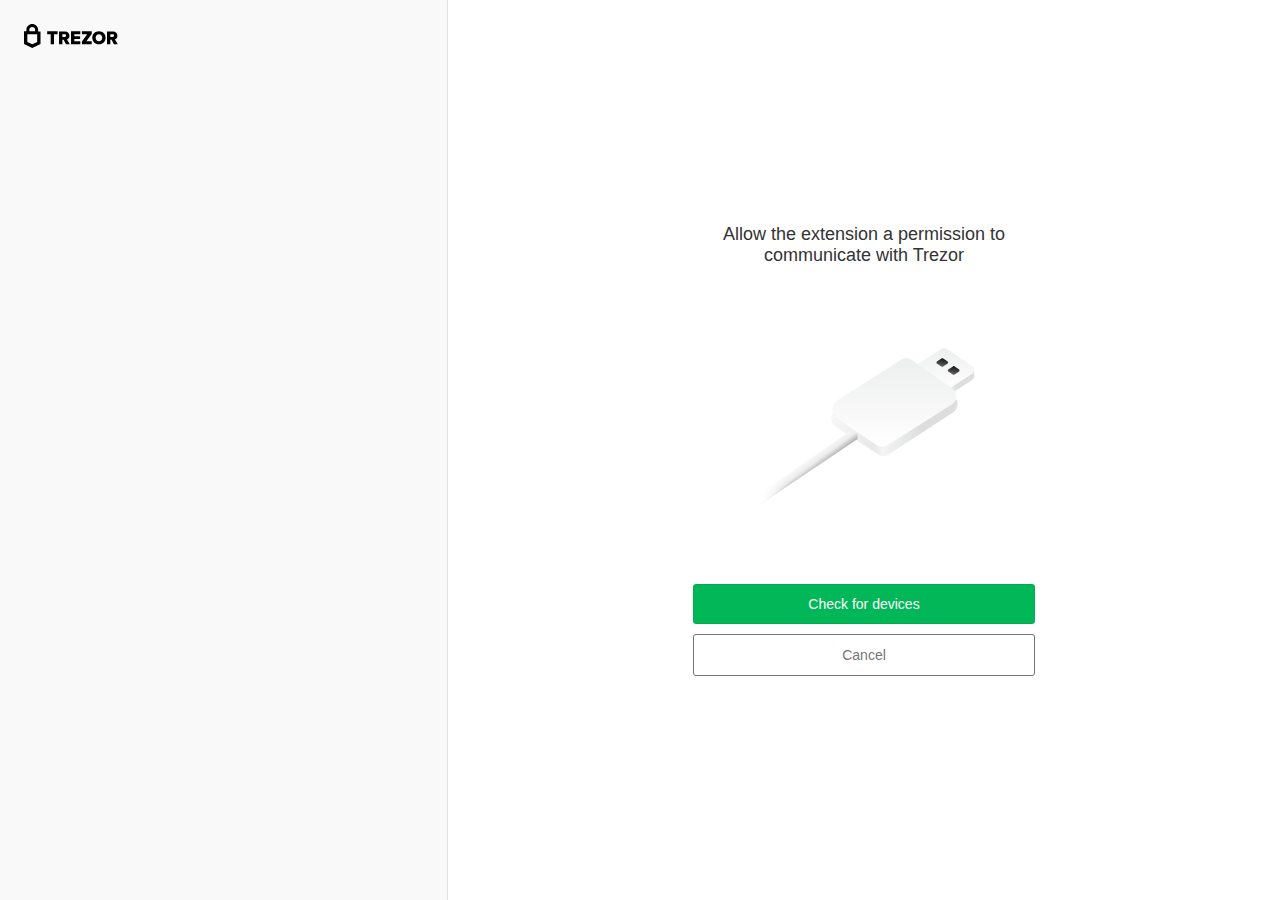
==== connect/6/extension-permissions.html @ 39cd5fef "- 파일 등록" ====
<!DOCTYPE html>
<html lang="en">

<head>
    <meta charset="UTF-8" />
    <meta http-equiv="X-UA-Compatible" content="IE=Edge" />
    <meta name="viewport" content="width=device-width,initial-scale=1.0,maximum-scale=1.0,user-scalable=0" />
    <title>TrezorConnect | Trezor</title>
    <meta name="description" content="" />
    <meta name="keywords" content="" />
    <meta name="author" content="Trezor info@trezor.io" />
    <meta name="robots" content="noindex, nofollow" />
    <meta name="title" content="Trezor Connect" />
    <meta name="theme-color" content="#ffffff" />
    <meta http-equiv="Pragma" content="no-cache" />
    <meta http-equiv="Expires" content="-1" />
<link href="./css/extensionPermissions.a20046c4005c51655d13.css" rel="stylesheet"></head>

<body>
    <main>
        <aside>
            <div class="notification"></div>
            <div class="wrapper">
                <svg xmlns="http://www.w3.org/2000/svg" x="0px" y="0px" viewBox="0 0 163.7 41.9" width="94.5px" height="24px" preserveAspectRatio="xMinYMin meet">
                    <polygon points="101.1,12.8 118.2,12.8 118.2,17.3 108.9,29.9 118.2,29.9 118.2,35.2 101.1,35.2 101.1,30.7 110.4,18.1 101.1,18.1"
                    />
                    <path d="M158.8,26.9c2.1-0.8,4.3-2.9,4.3-6.6c0-4.5-3.1-7.4-7.7-7.4h-10.5v22.3h5.8v-7.5h2.2l4.1,7.5h6.7L158.8,26.9z M154.7,22.5 h-4V18h4c1.5,0,2.5,0.9,2.5,2.2C157.2,21.6,156.2,22.5,154.7,22.5z"
                    />
                    <path d="M130.8,12.5c-6.8,0-11.6,4.9-11.6,11.5s4.9,11.5,11.6,11.5s11.7-4.9,11.7-11.5S137.6,12.5,130.8,12.5z M130.8,30.3 c-3.4,0-5.7-2.6-5.7-6.3c0-3.8,2.3-6.3,5.7-6.3c3.4,0,5.8,2.6,5.8,6.3C136.6,27.7,134.2,30.3,130.8,30.3z"
                    />
                    <polygon points="82.1,12.8 98.3,12.8 98.3,18 87.9,18 87.9,21.3 98,21.3 98,26.4 87.9,26.4 87.9,30 98.3,30 98.3,35.2 82.1,35.2 "
                    />
                    <path d="M24.6,9.7C24.6,4.4,20,0,14.4,0S4.2,4.4,4.2,9.7v3.1H0v22.3h0l14.4,6.7l14.4-6.7h0V12.9h-4.2V9.7z M9.4,9.7 c0-2.5,2.2-4.5,5-4.5s5,2,5,4.5v3.1H9.4V9.7z M23,31.5l-8.6,4l-8.6-4V18.1H23V31.5z"
                    />
                    <path d="M79.4,20.3c0-4.5-3.1-7.4-7.7-7.4H61.2v22.3H67v-7.5h2.2l4.1,7.5H80l-4.9-8.3C77.2,26.1,79.4,24,79.4,20.3z M71,22.5h-4V18 h4c1.5,0,2.5,0.9,2.5,2.2C73.5,21.6,72.5,22.5,71,22.5z"
                    />
                    <polygon points="40.5,12.8 58.6,12.8 58.6,18.1 52.4,18.1 52.4,35.2 46.6,35.2 46.6,18.1 40.5,18.1 " />
                </svg>
                <div class="info-panel">
                    <h2></h2>
                    <p></p>
                </div>
            </div>
        </aside>
        <section id="container">
            <div class="extension-permissions">
                <div>
                    <h3>Allow <span class="extension-name">the extension</span> a permission to communicate with Trezor</h3>
                </div>

                <svg width="222px" height="157px" viewBox="0 0 222 157" version="1.1" xmlns="http://www.w3.org/2000/svg" xmlns:xlink="http://www.w3.org/1999/xlink">
                    <title>USB</title>
                    <desc>Created with Sketch.</desc>
                    <defs>
                        <linearGradient x1="-18.9038234%" y1="84.5976591%" x2="72.6763662%" y2="84.5976587%" id="linearGradient-1">
                            <stop stop-color="#FFFFFF" offset="0%"></stop>
                            <stop stop-color="#E8E8E8" offset="57.649694%"></stop>
                            <stop stop-color="#F5F5F5" offset="65.2777547%"></stop>
                            <stop stop-color="#EDEEEE" offset="73.5231065%"></stop>
                            <stop stop-color="#DDDDDD" offset="100%"></stop>
                        </linearGradient>
                        <linearGradient x1="-18.9038234%" y1="84.5976591%" x2="72.6763662%" y2="84.5976587%" id="linearGradient-2">
                            <stop stop-color="#FFFFFF" offset="0%"></stop>
                            <stop stop-color="#E8E8E8" offset="71.3377225%"></stop>
                            <stop stop-color="#F5F5F5" offset="75.783547%"></stop>
                            <stop stop-color="#EDEEEE" offset="80.9337916%"></stop>
                            <stop stop-color="#DDDDDD" offset="100%"></stop>
                        </linearGradient>
                        <linearGradient x1="50%" y1="100%" x2="50%" y2="3.061617e-15%" id="linearGradient-3">
                            <stop stop-color="#FFFFFF" offset="0%"></stop>
                            <stop stop-color="#EDEEEE" offset="100%"></stop>
                        </linearGradient>
                        <linearGradient x1="50%" y1="-2.48949813e-15%" x2="31.4709562%" y2="82.5186025%" id="linearGradient-4">
                            <stop stop-color="#141313" offset="0%"></stop>
                            <stop stop-color="#5B5B5B" offset="100%"></stop>
                        </linearGradient>
                        <linearGradient x1="55.4131746%" y1="100%" x2="55.4131746%" y2="-8.14046636%" id="linearGradient-5">
                            <stop stop-color="#AFAFAF" offset="0%"></stop>
                            <stop stop-color="#ECECEC" offset="41.6935135%"></stop>
                            <stop stop-color="#FFFFFF" offset="100%"></stop>
                        </linearGradient>
                        <linearGradient x1="29.3511415%" y1="50%" x2="5.39107259%" y2="50%" id="linearGradient-6">
                            <stop stop-color="#FFFFFF" stop-opacity="0" offset="0%"></stop>
                            <stop stop-color="#FFFFFF" offset="100%"></stop>
                        </linearGradient>
                        <path d="M-7.21848075,35.065458 L108.944035,38.2490831 C111.915691,39.1907973 113.608331,40.7889296 114.021953,43.0434801 C114.435576,45.2980305 113.474003,47.3443657 111.137233,49.1824857 L-4.12354504,44.9636603 L-7.21848075,35.065458 Z"
                            id="path-7"></path>
                    </defs>
                    <g id="Connect-modals" stroke="none" stroke-width="1" fill="none" fill-rule="evenodd">
                        <g id="Desktop-HD-Copy-6" transform="translate(-808.000000, -267.000000)">
                            <g id="Group-3" transform="translate(808.000000, 267.000000)">
                                <g id="Group">
                                    <path d="M82.4921131,63.7513373 L148.141979,20.9961086 C151.301408,18.9384943 155.386953,18.977424 158.506599,21.0948694 L200.451365,49.5646843 C204.72856,52.4678108 205.842463,58.2886118 202.939337,62.5658072 C202.243613,63.5908217 201.351334,64.4675309 200.314232,65.1451048 L135.482561,107.501841 C132.365919,109.538049 128.338863,109.533672 125.226655,107.490694 L82.4636936,79.4193715 C78.1422167,76.5825808 76.9386407,70.7796583 79.7754314,66.4581814 C80.4844615,65.3780675 81.4094341,64.4564444 82.4921131,63.7513373 Z"
                                        id="Path-29" fill="url(#linearGradient-1)"></path>
                                    <g id="Group-5" transform="translate(156.250000, 0.000000)">
                                        <path d="M6.31402139,25.2483193 L32.5002696,8.19619354 C34.0746601,7.17097203 36.1095309,7.18663191 37.6679562,8.23596284 L62.8962265,25.2228567 C65.0402067,26.666458 65.607976,29.5747675 64.1643747,31.7187477 C63.8153395,32.2371211 63.3660202,32.6803407 62.8429248,33.0222584 L37.0857668,49.8582463 C35.5301413,50.8750701 33.5202529,50.8750701 31.9646274,49.8582463 L6.30726684,33.0874903 C4.14375643,31.6733267 3.53629081,28.7730489 4.95045441,26.6095385 C5.30564584,26.0661357 5.77000737,25.6025737 6.31402139,25.2483193 Z"
                                            id="Path-29" fill="url(#linearGradient-2)"></path>
                                        <rect id="Rectangle-2" fill="#DDDDDD" x="61" y="23" width="4" height="7"></rect>
                                        <path d="M6.97345901,18.2973174 L32.3446709,1.70373006 C33.9227348,0.671625624 35.9660586,0.687377224 37.5280233,1.74368755 L62.9320582,18.9236822 C65.0731152,20.3716155 65.635003,23.281067 64.1870697,25.422124 C63.8405357,25.9345433 63.3958533,26.3731788 62.8787378,26.712665 L37.3714606,43.4581833 C35.5523153,44.6524514 33.1976847,44.6524514 31.3785394,43.4581833 L6.9655752,27.4310811 C4.44478254,25.7761816 3.74283742,22.3911143 5.39773689,19.8703217 C5.80936057,19.2433241 6.34575178,18.7078581 6.97345901,18.2973174 Z"
                                            id="Path-29" fill="url(#linearGradient-3)"></path>
                                        <path d="M27.9431654,14.2315186 L32.2544267,11.3973367 C32.7818811,11.0505932 33.466311,11.0558798 33.9883463,11.4107295 L38.1259421,14.2232306 C38.8384776,14.7075714 39.0234659,15.6778314 38.539125,16.3903669 C38.4246041,16.5588437 38.2781938,16.7032592 38.1081619,16.8154583 L33.8673053,19.613875 C33.3461286,19.9577842 32.670089,19.9577842 32.1489123,19.613875 L27.9409118,16.8371391 C27.2217995,16.362618 27.0235191,15.3949868 27.4980402,14.6758745 C27.6147076,14.499071 27.7661604,14.34788 27.9431654,14.2315186 Z"
                                            id="Path-29" fill="url(#linearGradient-4)"></path>
                                        <path d="M39.3907368,22.2151932 L43.701998,19.3810114 C44.2294524,19.0342679 44.9138823,19.0395544 45.4359176,19.3944042 L49.5735134,22.2069052 C50.2860489,22.6912461 50.4710372,23.6615061 49.9866963,24.3740416 C49.8721754,24.5425184 49.7257651,24.6869339 49.5557332,24.799133 L45.3148766,27.5975497 C44.7936999,27.9414589 44.1176603,27.9414589 43.5964836,27.5975497 L39.3884831,24.8208138 C38.6693708,24.3462927 38.4710904,23.3786615 38.9456115,22.6595492 C39.0622789,22.4827457 39.2137317,22.3315547 39.3907368,22.2151932 Z"
                                            id="Path-29" fill="url(#linearGradient-4)"></path>
                                    </g>
                                    <path d="M84.3714254,53.2708381 L148.207792,12.7503812 C151.399965,10.7241336 155.497723,10.8174124 158.594389,12.9868149 L199.46306,41.6178071 C203.69687,44.5838484 204.724599,50.4204807 201.758558,54.6542902 C201.05308,55.6613088 200.156107,56.5194641 199.118883,57.1797301 L134.955718,98.0240887 C131.283282,100.361852 126.573127,100.294989 122.968529,97.8539243 L84.1003912,71.5320898 C79.1067666,68.1503646 77.800064,61.3608022 81.1817892,56.3671776 C82.0214552,55.1272849 83.1071596,54.0733372 84.3714254,53.2708381 Z"
                                        id="Path-29" fill="url(#linearGradient-3)"></path>
                                    <g id="Group-4" transform="translate(0.000000, 78.365385)">
                                        <g id="Oval-4">
                                            <mask id="mask-8" fill="white">
                                                <use xlink:href="#path-7"></use>
                                            </mask>
                                            <g id="Mask" transform="translate(53.448389, 42.123972) rotate(-36.000000) translate(-53.448389, -42.123972) ">
                                                <use fill="url(#linearGradient-5)" xlink:href="#path-7"></use>
                                                <use fill="url(#linearGradient-6)" xlink:href="#path-7"></use>
                                            </g>
                                        </g>
                                    </g>
                                </g>
                            </g>
                        </g>
                    </g>
                </svg>

                <div class="buttons">
                    <button class="confirm check-devices">
                        Check for devices
                    </button>
                    <button class="cancel">Cancel</button>
                </div>
            </div>
        </section>
    </main>
<script type="text/javascript" src="./js/extensionPermissions.a20046c4005c51655d13.js"></script></body>
</html>
---- connect/6/css/extensionPermissions.a20046c4005c51655d13.css ----
.extension-permissions {
  display: flex;
  flex-direction: column;
  justify-content: space-between;
}
.extension-permissions h3 {
  font-size: 18px;
  font-weight: 500;
  color: #333333;
}
.extension-permissions .buttons .confirm {
  margin-bottom: 10px;
  font-size: 14px;
  color: #ffffff;
  background: #01B757;
}
.extension-permissions .buttons .cancel {
  font-size: 14px;
  color: #757575;
  border: 1px solid #757575;
}
aside {
  display: flex;
  flex-flow: column;
  width: 50%;
  height: 100%;
  border-right: 1px solid #E3E3E3;
  background-color: #F9F9F9;
}
aside .wrapper {
  height: 100%;
  display: flex;
  flex-direction: column;
  padding: 24px;
}
aside svg {
  width: auto;
  height: 24px;
  align-self: flex-start;
  margin-right: 20px;
}
aside .info-panel {
  text-overflow: ellipsis;
  overflow: hidden;
  white-space: nowrap;
  flex: 1;
  display: flex;
  flex-direction: column;
  justify-content: center;
  text-align: center;
}
aside .info-panel h2,
aside .info-panel p {
  text-overflow: ellipsis;
  overflow: hidden;
  white-space: nowrap;
  word-break: break-word;
}
aside .service-info {
  align-items: center;
  justify-content: center;
  margin-bottom: 10px;
}
aside .service-info.desktop {
  display: flex;
}
aside .service-info.mobile {
  display: none;
}
aside .service-info img {
  height: 30px;
  width: auto;
}
@media screen and (max-width: 639px) {
  aside .service-info {
    justify-content: flex-end;
    margin: 0;
  }
}
@media screen and (max-width: 425px) {
  aside .header {
    width: 100%;
    display: flex;
    justify-content: space-between;
  }
  aside .service-info.desktop {
    display: none;
  }
  aside .service-info.mobile {
    display: flex;
  }
}
*,
*:before,
*:after {
  box-sizing: border-box;
}
* {
  margin: 0;
  padding: 0;
}
*:focus,
*:active,
*:active:focus,
*.focus,
*:active.focus,
*.active.focus,
*::selection,
*::-moz-selection {
  outline: 0 !important;
  -webkit-appearance: none;
  -webkit-tap-highlight-color: rgba(0, 0, 0, 0);
}
html,
body {
  width: 100%;
  height: 100%;
}
html {
  position: relative;
  font-size: 100%;
}
body {
  position: relative;
  min-height: 500px;
  min-width: 328px;
  font-family: -apple-system, BlinkMacSystemFont, "Segoe UI", "Roboto", "Helvetica Neue", Arial, sans-serif;
  font-weight: 400;
  font-size: 14px;
  color: #494949;
}
main {
  width: 100%;
  height: 100%;
  min-width: 300px;
  min-height: none;
  display: flex;
}
section {
  width: 50%;
  display: flex;
  justify-content: center;
  text-align: center;
}
#views {
  display: none;
}
p {
  font-size: 12px;
  font-weight: 300;
  color: #757575;
}
h2 {
  font-size: 22px;
  font-weight: 600;
  -webkit-font-smoothing: antialiased;
  text-rendering: optimizeLegibility;
}
h3 {
  font-size: 16px;
  font-weight: 600;
  -webkit-font-smoothing: antialiased;
  text-rendering: optimizeLegibility;
  color: #333333;
}
a:focus,
button:focus,
input:focus,
textarea:focus {
  outline: 0;
}
#__lpform_input_idx_0_numspan,
#__lpform_input_idx_0 {
  display: none;
}
@media screen and (min-width: 768px) {
  p {
    font-size: 15px;
    font-weight: 400px;
  }
  h2 {
    font-size: 22px;
  }
  h3 {
    font-size: 19px;
  }
}
a:not(.button),
a:visited {
  cursor: pointer;
  position: relative;
  color: #01B757;
  text-decoration: none;
  transition: background-color 0.3s ease-in-out, color 0.3s ease-in-out, border-color 0.3s ease-in-out;
  /* &:hover,
    &:active {
        &:after {
            border-color: @color_white;
        }
    } */
}
a:not(.button):after,
a:visited:after {
  content: '';
  position: absolute;
  width: 100%;
  border-top: 1px solid #01B757;
  line-height: 1px;
  left: 0px;
  bottom: -1px;
  transition: all 0.3s;
}
a:not(.button):hover,
a:visited:hover {
  color: #00AB51;
}
a:not(.button):active,
a:visited:active {
  color: #009546;
}
a.button {
  text-decoration: none;
}
a.button:hover,
a.button:active {
  color: #ffffff;
}
a.button,
button {
  padding: 12px 24px;
  border-radius: 3px;
  font-size: 14px;
  font-weight: 300;
  cursor: pointer;
  background: #01B757;
  color: #ffffff;
  border: 0px;
  transition: background-color 0.3s ease-in-out, color 0.3s ease-in-out, border-color 0.3s ease-in-out;
}
a.button:hover,
button:hover {
  background: #00AB51;
}
a.button:active,
button:active {
  background: #009546;
}
a.button:disabled,
button:disabled {
  pointer-events: none;
  opacity: 0.7;
}
a.button.blue,
button.blue {
  background: transparent;
  border: 1px solid #1E7FF0;
  color: #1E7FF0;
  padding: 12px 58px;
}
a.button.blue:hover,
button.blue:hover {
  color: #ffffff;
  background: #1E7FF0;
}
a.button.transparent,
button.transparent {
  background: transparent;
  border: 0px;
  color: #757575;
  transition: background-color 0.3s ease-in-out, color 0.3s ease-in-out, border-color 0.3s ease-in-out;
}
a.button.transparent:hover,
button.transparent:hover,
a.button.transparent:active,
button.transparent:active {
  color: #494949;
  background: transparent;
}
a.button.confirm,
button.confirm {
  width: 100%;
  padding: 12px;
  font-size: 14px;
  color: #ffffff;
  background-color: #01B757;
}
a.button.cancel,
button.cancel {
  width: 100%;
  padding: 12px;
  font-size: 14px;
  color: #757575;
  background-color: transparent;
  border: 1px solid #757575;
}
a.button.cancel:hover,
button.cancel:hover,
a.button.cancel:active,
button.cancel:active {
  color: #494949;
  background: transparent;
}
a.button.check-devices,
button.check-devices {
  display: flex;
  align-items: center;
  justify-content: center;
  margin-bottom: 15px;
  line-height: 1;
  background-color: transparent;
  border: 1px solid #00AB51;
}
a.button.check-devices .plus,
button.check-devices .plus {
  margin-right: 10px;
  color: #00AB51;
}
a.button.check-devices .plus::after,
button.check-devices .plus::after {
  display: inline-block;
  font-family: 'icomoon';
  font-style: normal;
  font-weight: normal;
  line-height: 1;
  font-size: 24px;
  -webkit-font-smoothing: antialiased;
  -moz-osx-font-smoothing: grayscale;
  text-shadow: 1px 1px 1px rgba(0, 0, 0, 0.004);
  content: "\E90D";
}
a.button.check-devices .text,
button.check-devices .text {
  font-size: 14px;
  color: #00AB51;
}
a.button.check-devices:hover,
button.check-devices:hover {
  background-color: #00AB51;
}
a.button.check-devices:hover .plus,
button.check-devices:hover .plus,
a.button.check-devices:hover .text,
button.check-devices:hover .text {
  color: white;
}
a.button.list,
button.list {
  width: 100%;
  height: 50px;
  padding: 0 15px;
  border: 1px solid #E3E3E3;
  border-radius: 0px;
  border-top-width: 0px;
  text-align: left;
  color: #757575;
  background: #ffffff;
}
a.button.list:first-child,
button.list:first-child {
  border-top-left-radius: 2px;
  border-top-right-radius: 2px;
  border-top-width: 1px;
}
a.button.list:last-child,
button.list:last-child {
  border-bottom-left-radius: 2px;
  border-bottom-right-radius: 2px;
}
a.button.list:not(:disabled):hover,
button.list:not(:disabled):hover,
a.button.list:not(:disabled):active,
button.list:not(:disabled):active,
a.button.list:not(:disabled).active,
button.list:not(:disabled).active {
  border-left: 1px solid #009546;
  box-shadow: 2px 0 0 #009546 inset;
  border-radius: 0px;
  background: #F9F9F9;
}
a.button.list.disabled:hover,
button.list.disabled:hover {
  background: white;
}
a.button.notification-button,
button.notification-button {
  width: 100%;
  border: 1px solid #EB8A00;
  background-color: transparent;
  text-align: center;
  color: #EB8A00;
  transition: all 0.15s;
}
a.button.notification-button:hover,
button.notification-button:hover {
  color: white;
  background-color: #EB8A00;
}
@media screen and (min-width: 768px) {
  a.button,
  button {
    font-size: 16px;
  }
  a.button.confirm,
  button.confirm {
    font-size: 16px;
  }
  a.button.cancel,
  button.cancel {
    font-size: 16px;
  }
}
header {
  position: fixed;
  top: 0;
  width: 640px;
  height: 64px;
  padding: 0px 32px;
  display: flex;
  justify-content: space-between;
  align-items: center;
  background: #ffffff;
}
header figure {
  width: auto;
  height: 24px;
  margin: 0;
}
header figure svg {
  fill: #494949;
}
header aside {
  display: flex;
  flex-direction: row;
  align-items: center;
}
header aside .icon {
  width: auto;
  height: 24px;
  display: none;
  margin-right: 24px;
}
header aside .icon img {
  width: auto;
  height: 100%;
}
header aside .description {
  display: flex;
  flex-direction: column;
}
header aside .description .operation {
  font-size: 14px;
  font-weight: 400;
  color: #494949;
}
header aside .description .origin {
  font-size: 12px;
  color: #757575;
  margin-top: 2px;
}
input[type="text"],
input[type="password"] {
  font-size: 14px;
  font-weight: 300;
  line-height: 1.42857143;
  font-family: "Roboto Mono", Menlo, Monaco, Consolas, "Courier New", monospace;
  color: #494949;
  background-color: #ffffff;
  border: 1px solid #E3E3E3;
  border-radius: 2px;
  transition: border-color ease-in-out 0.15s, box-shadow ease-in-out 0.15s;
  padding: 6px 12px;
  width: 260px;
}
input[type="text"]:focus,
input[type="password"]:focus {
  outline: 0;
  box-shadow: 0 1px 2px 0 rgba(169, 169, 169, 0.25);
}
.custom-checkbox {
  position: relative;
  display: flex;
  align-items: center;
  text-align: left;
  line-height: 1;
  cursor: pointer;
  font-weight: 300;
  font-size: 12px;
  color: #757575;
}
.custom-checkbox input {
  position: absolute;
  left: -9999px;
  z-index: -1;
  opacity: 0;
}
.custom-checkbox input:checked + .indicator:after {
  background-color: #01B757;
  border-color: #01B757;
}
.custom-checkbox input:disabled + .indicator:after {
  background-color: #757575;
}
.custom-checkbox .indicator {
  position: relative;
  height: 20px;
  width: 20px;
  margin-right: 12px;
}
.custom-checkbox .indicator:after {
  display: inline-block;
  font-family: 'icomoon';
  font-style: normal;
  font-weight: normal;
  line-height: 1;
  font-size: 24px;
  -webkit-font-smoothing: antialiased;
  -moz-osx-font-smoothing: grayscale;
  text-shadow: 1px 1px 1px rgba(0, 0, 0, 0.004);
  content: "\E91C";
  transition: background-color 0.3s ease-in-out, color 0.3s ease-in-out, border-color 0.3s ease-in-out;
  position: absolute;
  top: 0;
  left: 0;
  height: 100%;
  width: 100%;
  font-size: 20px;
  color: #ffffff;
  background-color: #ffffff;
  border: 1px solid #E3E3E3;
  border-radius: 2px;
}
.custom-checkbox .indicator:hover {
  border-color: #757575;
}
.custom-checkbox.radio .indicator:after {
  border-radius: 50%;
}
.custom-checkbox.radio input:checked + .indicator:after {
  content: '';
  background: #ffffff;
  border: 4px solid #01B757;
}
.custom-checkbox.align-left {
  padding-left: 20px;
  padding-right: 10px;
}
.custom-checkbox.align-left .indicator {
  position: absolute;
  left: 0;
  top: 2px;
  margin: 0;
}
.custom-checkbox.align-left .indicator:after {
  top: 0px;
}
@media screen and (min-width: 768px) {
  .custom-checkbox {
    font-size: 14px;
  }
}
.loader {
  position: relative;
  width: 130px;
  height: 130px;
  display: flex;
  justify-content: center;
  align-items: center;
  align-self: center;
}
.loader p {
  position: absolute;
  color: #757575;
  margin: 0;
  width: 100%;
  padding: 0px 24px;
}
.loader .circular {
  padding-top: 0px;
  width: 130px;
  height: 130px;
  animation: rotate 2s linear infinite;
  transform-origin: center center;
  position: absolute;
}
.loader .circular .route {
  stroke: #F2F2F2;
}
.loader .circular .path {
  stroke-dasharray: 1, 200;
  stroke-dashoffset: 0;
  animation: dash 1.5s ease-in-out infinite, color 6s ease-in-out infinite;
  stroke-linecap: round;
}
@media screen and (min-width: 768px) {
  .loader {
    width: 160px;
    height: 160px;
  }
  .loader .circular {
    width: 160px;
    height: 160px;
  }
}
@font-face {
  font-family: 'Roboto Zero';
  src: url(../fonts/RobotoZero.de50c4a677eb2a2c365883738501fc45.eot) format('embedded-opentype'), url(../fonts/RobotoZero.de50c4a677eb2a2c365883738501fc45.eot?#iefix) format('embedded-opentype'), url(../fonts/RobotoZero.d061e9d5416b296df1af5f2329b18bd8.woff) format('woff'), url(../fonts/RobotoZero.7febde1a454a2ca901f39e2eb6e1af4c.ttf) format('truetype');
}
@font-face {
  font-family: 'Roboto Mono';
  font-style: normal;
  src: url(../fonts/roboto-mono-v4-greek_cyrillic-ext_greek-ext_latin_cyrillic_vietnamese_latin-ext-regular.1047e03c490537e0e0c93b8ac3a44925.eot) format('embedded-opentype'),  url(../fonts/roboto-mono-v4-greek_cyrillic-ext_greek-ext_latin_cyrillic_vietnamese_latin-ext-regular.1047e03c490537e0e0c93b8ac3a44925.eot?#iefix) format('embedded-opentype'),  url(../fonts/roboto-mono-v4-greek_cyrillic-ext_greek-ext_latin_cyrillic_vietnamese_latin-ext-regular.8b0449900568bc4bd7690563901dd208.woff2) format('woff2'),  url(../fonts/roboto-mono-v4-greek_cyrillic-ext_greek-ext_latin_cyrillic_vietnamese_latin-ext-regular.bb8858f0b5ca736da3d439d9d5f479fe.woff) format('woff'),  url(../fonts/roboto-mono-v4-greek_cyrillic-ext_greek-ext_latin_cyrillic_vietnamese_latin-ext-regular.a48ac41620cd818c5020d0f4302489ff.ttf) format('truetype'),  url(../fonts/roboto-mono-v4-greek_cyrillic-ext_greek-ext_latin_cyrillic_vietnamese_latin-ext-regular.1fb9c16fbda854ad9885c8fa360cd34d.svg#RobotoMono) format('svg');
  /* Legacy iOS */
}
@font-face {
  font-family: 'icomoon';
  src: url(../fonts/icomoon.a26761da53dda8f3d29442266e091bfc.eot) format('embedded-opentype'), url(../fonts/icomoon.a26761da53dda8f3d29442266e091bfc.eot?#iefix) format('embedded-opentype'), url(../fonts/icomoon.c8826b9535be7c13a73ffc413a38ee32.woff) format('woff'), url(../fonts/icomoon.b610a9be9486e52e1d6b191dc98ca1f9.ttf) format('truetype'), url(../fonts/icomoon.977a2c999a3eacaa1647a089041251de.svg#icomoon) format('svg');
}
@font-face {
  font-family: 'text-security-disc';
  src: url(../fonts/text-security-disc.6d04d79360f7263e0739bb3b194f6d64.eot);
  src: url(../fonts/text-security-disc.6d04d79360f7263e0739bb3b194f6d64.eot?#iefix) format('embedded-opentype'), url(../fonts/text-security-disc.0e7e5cb49b1bb3ef9c948de9878d6ee2.woff) format('woff'), url(../fonts/text-security-disc.ea54324259d087da144746490d84dcb8.ttf) format('truetype'), url(../fonts/text-security-disc.ba919e19b1200a4ca349a8cb9dc3c139.svg#text-security) format('svg');
}
.icomoon-eject {
  display: inline-block;
  font-family: 'icomoon';
  font-style: normal;
  font-weight: normal;
  line-height: 1;
  font-size: 24px;
  -webkit-font-smoothing: antialiased;
  -moz-osx-font-smoothing: grayscale;
  text-shadow: 1px 1px 1px rgba(0, 0, 0, 0.004);
  content: "\E902";
}
.icomoon-refresh {
  display: inline-block;
  font-family: 'icomoon';
  font-style: normal;
  font-weight: normal;
  line-height: 1;
  font-size: 24px;
  -webkit-font-smoothing: antialiased;
  -moz-osx-font-smoothing: grayscale;
  text-shadow: 1px 1px 1px rgba(0, 0, 0, 0.004);
  content: "\E903";
}
.icomoon-info {
  display: inline-block;
  font-family: 'icomoon';
  font-style: normal;
  font-weight: normal;
  line-height: 1;
  font-size: 24px;
  -webkit-font-smoothing: antialiased;
  -moz-osx-font-smoothing: grayscale;
  text-shadow: 1px 1px 1px rgba(0, 0, 0, 0.004);
  content: "\E904";
}
.icomoon-chat {
  display: inline-block;
  font-family: 'icomoon';
  font-style: normal;
  font-weight: normal;
  line-height: 1;
  font-size: 24px;
  -webkit-font-smoothing: antialiased;
  -moz-osx-font-smoothing: grayscale;
  text-shadow: 1px 1px 1px rgba(0, 0, 0, 0.004);
  content: "\E905";
}
.icomoon-redirect {
  display: inline-block;
  font-family: 'icomoon';
  font-style: normal;
  font-weight: normal;
  line-height: 1;
  font-size: 24px;
  -webkit-font-smoothing: antialiased;
  -moz-osx-font-smoothing: grayscale;
  text-shadow: 1px 1px 1px rgba(0, 0, 0, 0.004);
  content: "\E906";
}
.icomoon-settings {
  display: inline-block;
  font-family: 'icomoon';
  font-style: normal;
  font-weight: normal;
  line-height: 1;
  font-size: 24px;
  -webkit-font-smoothing: antialiased;
  -moz-osx-font-smoothing: grayscale;
  text-shadow: 1px 1px 1px rgba(0, 0, 0, 0.004);
  content: "\E907";
}
.icomoon-warning {
  display: inline-block;
  font-family: 'icomoon';
  font-style: normal;
  font-weight: normal;
  line-height: 1;
  font-size: 24px;
  -webkit-font-smoothing: antialiased;
  -moz-osx-font-smoothing: grayscale;
  text-shadow: 1px 1px 1px rgba(0, 0, 0, 0.004);
  content: "\E908";
}
.icomoon-arrow-down {
  display: inline-block;
  font-family: 'icomoon';
  font-style: normal;
  font-weight: normal;
  line-height: 1;
  font-size: 24px;
  -webkit-font-smoothing: antialiased;
  -moz-osx-font-smoothing: grayscale;
  text-shadow: 1px 1px 1px rgba(0, 0, 0, 0.004);
  content: "\E909";
}
.icomoon-close {
  display: inline-block;
  font-family: 'icomoon';
  font-style: normal;
  font-weight: normal;
  line-height: 1;
  font-size: 24px;
  -webkit-font-smoothing: antialiased;
  -moz-osx-font-smoothing: grayscale;
  text-shadow: 1px 1px 1px rgba(0, 0, 0, 0.004);
  content: "\E90A";
}
.icomoon-arrow-up {
  display: inline-block;
  font-family: 'icomoon';
  font-style: normal;
  font-weight: normal;
  line-height: 1;
  font-size: 24px;
  -webkit-font-smoothing: antialiased;
  -moz-osx-font-smoothing: grayscale;
  text-shadow: 1px 1px 1px rgba(0, 0, 0, 0.004);
  content: "\E90B";
}
.icomoon-arrow-right2 {
  display: inline-block;
  font-family: 'icomoon';
  font-style: normal;
  font-weight: normal;
  line-height: 1;
  font-size: 24px;
  -webkit-font-smoothing: antialiased;
  -moz-osx-font-smoothing: grayscale;
  text-shadow: 1px 1px 1px rgba(0, 0, 0, 0.004);
  content: "\E90C";
}
.icomoon-plus {
  display: inline-block;
  font-family: 'icomoon';
  font-style: normal;
  font-weight: normal;
  line-height: 1;
  font-size: 24px;
  -webkit-font-smoothing: antialiased;
  -moz-osx-font-smoothing: grayscale;
  text-shadow: 1px 1px 1px rgba(0, 0, 0, 0.004);
  content: "\E90D";
}
.icomoon-arrow-right {
  display: inline-block;
  font-family: 'icomoon';
  font-style: normal;
  font-weight: normal;
  line-height: 1;
  font-size: 24px;
  -webkit-font-smoothing: antialiased;
  -moz-osx-font-smoothing: grayscale;
  text-shadow: 1px 1px 1px rgba(0, 0, 0, 0.004);
  content: "\E90E";
}
.icomoon-help {
  display: inline-block;
  font-family: 'icomoon';
  font-style: normal;
  font-weight: normal;
  line-height: 1;
  font-size: 24px;
  -webkit-font-smoothing: antialiased;
  -moz-osx-font-smoothing: grayscale;
  text-shadow: 1px 1px 1px rgba(0, 0, 0, 0.004);
  content: "\E90F";
}
.icomoon-eye-error {
  display: inline-block;
  font-family: 'icomoon';
  font-style: normal;
  font-weight: normal;
  line-height: 1;
  font-size: 24px;
  -webkit-font-smoothing: antialiased;
  -moz-osx-font-smoothing: grayscale;
  text-shadow: 1px 1px 1px rgba(0, 0, 0, 0.004);
  content: "\E911";
}
.icomoon-T1 {
  display: inline-block;
  font-family: 'icomoon';
  font-style: normal;
  font-weight: normal;
  line-height: 1;
  font-size: 24px;
  -webkit-font-smoothing: antialiased;
  -moz-osx-font-smoothing: grayscale;
  text-shadow: 1px 1px 1px rgba(0, 0, 0, 0.004);
  content: "\E912";
}
.icomoon-arrow-left {
  display: inline-block;
  font-family: 'icomoon';
  font-style: normal;
  font-weight: normal;
  line-height: 1;
  font-size: 24px;
  -webkit-font-smoothing: antialiased;
  -moz-osx-font-smoothing: grayscale;
  text-shadow: 1px 1px 1px rgba(0, 0, 0, 0.004);
  content: "\E91A";
}
.icomoon-setmax {
  display: inline-block;
  font-family: 'icomoon';
  font-style: normal;
  font-weight: normal;
  line-height: 1;
  font-size: 24px;
  -webkit-font-smoothing: antialiased;
  -moz-osx-font-smoothing: grayscale;
  text-shadow: 1px 1px 1px rgba(0, 0, 0, 0.004);
  content: "\E91B";
}
.icomoon-checked {
  display: inline-block;
  font-family: 'icomoon';
  font-style: normal;
  font-weight: normal;
  line-height: 1;
  font-size: 24px;
  -webkit-font-smoothing: antialiased;
  -moz-osx-font-smoothing: grayscale;
  text-shadow: 1px 1px 1px rgba(0, 0, 0, 0.004);
  content: "\E91C";
}
.icomoon-error {
  display: inline-block;
  font-family: 'icomoon';
  font-style: normal;
  font-weight: normal;
  line-height: 1;
  font-size: 24px;
  -webkit-font-smoothing: antialiased;
  -moz-osx-font-smoothing: grayscale;
  text-shadow: 1px 1px 1px rgba(0, 0, 0, 0.004);
  content: "\E91D";
}
.icomoon-eye {
  display: inline-block;
  font-family: 'icomoon';
  font-style: normal;
  font-weight: normal;
  line-height: 1;
  font-size: 24px;
  -webkit-font-smoothing: antialiased;
  -moz-osx-font-smoothing: grayscale;
  text-shadow: 1px 1px 1px rgba(0, 0, 0, 0.004);
  content: "\E91E";
}
.icomoon-back {
  display: inline-block;
  font-family: 'icomoon';
  font-style: normal;
  font-weight: normal;
  line-height: 1;
  font-size: 24px;
  -webkit-font-smoothing: antialiased;
  -moz-osx-font-smoothing: grayscale;
  text-shadow: 1px 1px 1px rgba(0, 0, 0, 0.004);
  content: "\E91F";
}
.icomoon-exit {
  display: inline-block;
  font-family: 'icomoon';
  font-style: normal;
  font-weight: normal;
  line-height: 1;
  font-size: 24px;
  -webkit-font-smoothing: antialiased;
  -moz-osx-font-smoothing: grayscale;
  text-shadow: 1px 1px 1px rgba(0, 0, 0, 0.004);
  content: "\E920";
}
footer {
  position: fixed;
  bottom: 0;
  width: 100%;
  padding: 15px 15px 5px 15px;
  font-size: 12px;
}
footer a,
footer a:visited {
  color: #01B757;
}
footer a:hover,
footer a:visited:hover {
  text-decoration: none;
}
@keyframes pulsate {
  0%,
  100% {
    opacity: 0.5;
  }
  50% {
    opacity: 1.0;
  }
}
@keyframes connect {
  0%,
  100% {
    transform: translateY(0px);
  }
  50% {
    transform: translateY(-4px);
  }
}
@keyframes rotate {
  100% {
    transform: rotate(360deg);
  }
}
@keyframes dash {
  0% {
    stroke-dasharray: 1, 200;
    stroke-dashoffset: 0;
  }
  50% {
    stroke-dasharray: 89, 200;
    stroke-dashoffset: -35;
  }
  100% {
    stroke-dasharray: 89, 200;
    stroke-dashoffset: -124;
  }
}
@keyframes color {
  100%,
  0% {
    stroke: #01B757;
  }
  40% {
    stroke: #01B757;
  }
  66% {
    stroke: #00AB51;
  }
  80%,
  90% {
    stroke: #009546;
  }
}
@media screen and (min-width: 768px) {
  aside {
    width: 35%;
  }
  section {
    width: 65%;
    align-items: center;
  }
  section > div {
    height: auto;
  }
}
@media screen and (max-width: 639px) {
  main {
    flex-direction: column;
    min-height: none;
  }
  section,
  aside {
    width: 100%;
    height: auto;
  }
  aside .wrapper {
    flex-direction: row;
    justify-content: space-between;
    align-items: center;
  }
  aside svg {
    align-self: auto;
  }
  aside .info-panel {
    text-align: right;
  }
  aside .info-panel h2 {
    font-size: 16px;
    padding-top: 5px;
  }
  aside .labeling {
    display: none;
  }
  section {
    flex: 1;
  }
  section div > svg {
    padding-top: 15px;
  }
  section div.pin {
    min-height: 480px;
  }
  section div.passphrase {
    padding: 20px 30px;
  }
  section div.browser {
    flex-direction: column;
  }
  .confirm {
    margin-top: 25px;
  }
}
@media screen and (max-width: 425px) {
  aside .wrapper {
    flex-direction: column;
  }
  aside .wrapper svg {
    margin: 0;
  }
  aside .wrapper .info-panel {
    max-width: 100%;
    text-align: center;
  }
}
section > div {
  width: 100%;
  height: 100%;
  padding: 24px;
  max-width: 320px;
}
section > div svg {
  align-self: center;
}
section > div.select-account {
  padding: 30px 0;
  max-width: none;
  min-width: 320px;
}
section > div.follow-device {
  padding: 30px 24px;
}
section > div .divider {
  display: block;
  margin: 20px 0;
  text-align: center;
  overflow: hidden;
  white-space: nowrap;
}
section > div .divider span {
  position: relative;
  display: inline-block;
  font-size: 14px;
  color: #757575;
}
section > div .divider span:before,
section > div .divider span:after {
  content: "";
  position: absolute;
  top: 50%;
  width: 9999px;
  height: 1px;
  background: #E3E3E3;
}
section > div .divider span:before {
  right: 100%;
  margin-right: 15px;
}
section > div .divider span:after {
  left: 100%;
  margin-left: 15px;
}
@media screen and (min-width: 768px) {
  section > div {
    height: 500px;
    max-width: 390px;
  }
}
.notification {
  width: 100%;
  background-color: #FFEFD9;
}
.notification .notification-item {
  padding: 20px;
  border-top: 1px solid #EB8A00;
}
.notification .notification-item:first-child {
  border: 0px;
}
.notification .header {
  margin-bottom: 10px;
  display: flex;
  justify-content: space-between;
  align-items: center;
}
.notification .header .left {
  display: flex;
  align-items: center;
}
.notification h3 {
  font-weight: 600;
  font-size: 14px;
  color: #EB8A00;
}
.notification p {
  padding-left: 30px;
  font-weight: 300;
  font-size: 14px;
  color: #EB8A00;
}
.notification .warning-icon {
  width: 30px;
  height: 30px;
}
.notification .warning-icon::before {
  display: inline-block;
  font-family: 'icomoon';
  font-style: normal;
  font-weight: normal;
  line-height: 1;
  font-size: 24px;
  -webkit-font-smoothing: antialiased;
  -moz-osx-font-smoothing: grayscale;
  text-shadow: 1px 1px 1px rgba(0, 0, 0, 0.004);
  content: "\E908";
  position: relative;
  top: 2px;
  right: 5px;
  width: 30px;
  height: 30px;
  color: #EB8A00;
  font-size: 30px;
}
.notification .close-icon {
  width: 20px;
  height: 20px;
}
.notification .close-icon::before {
  display: inline-block;
  font-family: 'icomoon';
  font-style: normal;
  font-weight: normal;
  line-height: 1;
  font-size: 24px;
  -webkit-font-smoothing: antialiased;
  -moz-osx-font-smoothing: grayscale;
  text-shadow: 1px 1px 1px rgba(0, 0, 0, 0.004);
  content: "\E90A";
  position: relative;
  top: 1px;
  left: 5px;
  width: 20px;
  height: 20px;
  color: #EB8A00;
  font-size: 20px;
}
.notification .close-icon:hover {
  cursor: pointer;
}
.notification .button {
  margin-top: 13px;
  display: block;
}
@media screen and (max-width: 639px) {
  .notification .notification-item {
    padding: 10px 20px;
  }
  .notification .header {
    margin-bottom: 0;
  }
}
[tooltip] {
  position: absolute;
  z-index: 1000;
}
[tooltip]::before {
  content: '';
  position: absolute;
  top: -6px;
  left: 50%;
  transform: translateX(-50%);
  border-width: 4px 6px 0 6px;
  border-style: solid;
  border-color: rgba(80, 80, 80, 0.95) transparent transparent transparent;
  z-index: 100;
  opacity: 0;
}
[tooltip]::after {
  content: attr(tooltip);
  padding: 10px 15px;
  position: absolute;
  left: 70px;
  top: -6px;
  min-width: 150px;
  max-width: 300px;
  max-height: 150px;
  transform: translateX(-50%) translateY(-100%);
  border-radius: 5px;
  background: rgba(80, 80, 80, 0.95);
  color: #fff;
  font-size: 12px;
  text-align: left;
  pointer-events: none;
  opacity: 0;
}
[tooltip-position='bottom']::before {
  top: 100%;
  margin-top: 8px;
  transform: translateX(-50%) translateY(-100%) rotate(-180deg);
}
[tooltip-position='bottom']::after {
  top: 100%;
  margin-top: 8px;
  transform: translateX(-50%) translateY(0%);
}
[tooltip]:hover::after,
[tooltip]:hover::before {
  opacity: 1;
}
.permissions h3 span {
  display: block;
  font-weight: 400;
}
.permissions_list {
  list-style-type: none;
}
.select-account {
  display: flex;
  flex-direction: column;
  justify-content: space-between;
}
.select-account .title-mobile {
  display: block;
}
.select-account .title-desktop {
  display: none;
}
.select-account .wrapper {
  height: 100%;
  display: flex;
  flex-direction: column;
  justify-content: space-between;
  overflow: hidden;
}
.select-account h3 {
  margin-bottom: 16px;
}
.select-account .tabs {
  position: relative;
  top: -24px;
  display: none;
  flex-direction: row;
}
.select-account .tab-selection {
  position: relative;
  width: 50%;
  padding: 16px 0px;
  border-bottom: 2px solid #E3E3E3;
}
.select-account .tab-selection:after {
  content: '';
  position: absolute;
  width: 100%;
  border-bottom: 3px solid #ffffff;
  line-height: 1px;
  left: 0px;
  bottom: -1px;
  transition: border-color 0.3s, color 0.3s;
}
.select-account .tab-selection:hover,
.select-account .tab-selection:active,
.select-account .tab-selection.active {
  cursor: pointer;
  color: #01B757;
}
.select-account .tab-selection:hover:after,
.select-account .tab-selection:active:after,
.select-account .tab-selection.active:after {
  border-color: #01B757;
}
.select-account .tab-selection:not(.active) {
  color: #757575;
}
.select-account.normal .select-account-list.normal {
  display: block;
}
.select-account.normal .tab-selection.normal {
  cursor: pointer;
  color: #01B757;
}
.select-account.normal .tab-selection.normal:after {
  border-color: #01B757;
}
.select-account.legacy .select-account-list.legacy {
  display: block;
}
.select-account.legacy .tab-selection.legacy {
  cursor: pointer;
  color: #01B757;
}
.select-account.legacy .tab-selection.legacy:after {
  border-color: #01B757;
}
.select-account .select-account-list {
  margin: 0 30px 30px;
  position: relative;
  overflow-y: auto;
  display: none;
  border-top: 1px solid #E3E3E3;
  border-bottom: 1px solid #E3E3E3;
  border-top-left-radius: 2px;
  border-top-right-radius: 2px;
  border-bottom-left-radius: 2px;
  border-bottom-right-radius: 2px;
}
.select-account .select-account-list [tooltip] {
  width: 100%;
  height: 50px;
}
.select-account .select-account-list [tooltip]::after {
  left: 50%;
}
.select-account .select-account-list button.list {
  display: flex;
}
.select-account .select-account-list button.list:first-child {
  border-top: transparent;
}
.select-account .select-account-list button.list:last-child {
  border-bottom: transparent;
}
.select-account .select-account-list button {
  align-items: center;
  transition: 0s;
}
.select-account .select-account-list button.disabled .account-title,
.select-account .select-account-list button.disabled .account-status {
  color: rgba(227, 227, 227, 0.5);
}
.select-account .select-account-list button .account-title {
  text-overflow: ellipsis;
  overflow: hidden;
  white-space: nowrap;
  flex: 1;
  margin-right: 10px;
  font-weight: 500;
  font-size: 14px;
  color: #494949;
}
.select-account .select-account-list button .account-status {
  text-align: right;
  font-size: 12px;
  color: #757575;
}
.select-account .select-account-list svg,
.select-account .select-account-list p {
  color: #757575;
  fill: #757575;
  transition: color 0.3s ease-in-out, fill 0.3s ease-in-out;
}
.select-account .select-account-list:hover svg,
.select-account .select-account-list:active svg,
.select-account .select-account-list.active svg,
.select-account .select-account-list:hover p,
.select-account .select-account-list:active p,
.select-account .select-account-list.active p {
  color: #1E7FF0;
  fill: #1E7FF0;
}
.select-account .enable-labeling {
  padding: 0;
  display: flex;
  justify-content: center;
  align-items: center;
  cursor: pointer;
  background: transparent;
}
.select-account .enable-labeling svg {
  padding: 0;
  margin-right: 12px;
  width: 26px;
  height: 24px;
}
.select-account .enable-labeling svg,
.select-account .enable-labeling p {
  color: #757575;
  fill: #757575;
  transition: color 0.3s ease-in-out, fill 0.3s ease-in-out;
}
.select-account .enable-labeling:hover svg,
.select-account .enable-labeling:active svg,
.select-account .enable-labeling.active svg,
.select-account .enable-labeling:hover p,
.select-account .enable-labeling:active p,
.select-account .enable-labeling.active p {
  color: #1E7FF0;
  fill: #1E7FF0;
}
@media screen and (min-width: 768px) {
  .select-account {
    height: 100%;
  }
  .select-account .wrapper {
    width: 500px;
    margin: 0 auto;
  }
  .select-account .title-mobile {
    display: none;
  }
  .select-account .title-desktop {
    display: block;
  }
}
@media screen and (max-width: 639px) {
  .select-account .wrapper {
    overflow: visible;
  }
  .select-account .select-account-list {
    overflow: visible;
    max-height: none;
  }
  .select-account .enable-labeling {
    margin-bottom: 24px;
  }
}
.bootloader {
  display: flex;
  flex-direction: column;
  justify-content: space-between;
}
.bootloader .wrapper {
  height: 100%;
  display: flex;
  flex-direction: column;
  justify-content: center;
}
.bootloader .wrapper svg {
  height: auto;
  width: 25px;
}
.bootloader .wrapper svg .connect-usb-pin,
.bootloader .wrapper svg .connect-usb-cable {
  animation: connect 1.3s ease-out infinite;
}
.bootloader .wrapper p {
  margin: 15px 0 0 0;
  font-weight: 600;
  color: #01B757;
  animation: pulsate 1.3s ease-out infinite;
}
.browser {
  display: flex;
  flex-direction: column;
  align-items: center;
}
.browser h3 {
  margin-bottom: 3px;
}
.browser .wrapper {
  display: flex;
  justify-content: space-around;
  width: 100%;
  margin: auto;
}
.browser .wrapper a::after {
  content: none;
}
.browser .wrapper .icon {
  margin: 10px;
}
.browser .wrapper .icon p {
  font-size: 10px;
}
.check-address {
  display: flex;
  flex-direction: column;
  justify-content: center;
}
.check-address svg {
  height: 49px;
  width: 40px;
}
.check-address p {
  margin: 8px 0px 0px 0px;
  font-weight: 600;
  color: #01B757;
  animation: pulsate 1.3s ease-out infinite;
}
@media screen and (min-width: 768px) {
  .check-address svg {
    height: 63px;
    width: 21.6px;
  }
}
.connect {
  display: flex;
  flex-direction: column;
  justify-content: center;
}
.connect svg {
  height: 49px;
  width: 40px;
}
.connect p {
  margin: 8px 0px 0px 0px;
  font-weight: 600;
  color: #01B757;
  animation: pulsate 1.3s ease-out infinite;
}
.connect .connect-usb-pin,
.connect .connect-usb-cable {
  animation: connect 1.3s ease-out infinite;
}
.connect .webusb {
  display: none;
  flex-direction: column;
  justify-content: center;
}
@media screen and (min-width: 768px) {
  .connect svg {
    height: 63px;
    width: 21.6px;
  }
}
.device-management {
  display: flex;
  flex-direction: column;
  justify-content: space-between;
}
.device-management h3 {
  text-overflow: ellipsis;
  overflow: hidden;
}
.device-management h3 span {
  white-space: nowrap;
}
.device-management .buttons .confirm {
  margin-bottom: 10px;
}
.device-management .buttons .confirm.wipe {
  background-color: #ED1212;
}
.export-account-info {
  display: flex;
  flex-direction: column;
  justify-content: space-between;
}
.export-account-info h3 {
  display: flex;
  flex-direction: column;
}
.export-account-info h3 span {
  text-overflow: ellipsis;
  overflow: hidden;
  white-space: nowrap;
  flex: 1;
}
.export-account-info .buttons .confirm {
  margin-bottom: 10px;
}
.export-address {
  display: flex;
  flex-direction: column;
  justify-content: space-between;
}
.export-address h3 {
  text-overflow: ellipsis;
  overflow: hidden;
}
.export-address h3 span {
  white-space: nowrap;
}
.export-address .buttons .confirm {
  margin-bottom: 10px;
}
.export-xpub {
  display: flex;
  flex-direction: column;
  justify-content: space-between;
}
.export-xpub h3 {
  text-overflow: ellipsis;
  overflow: hidden;
}
.export-xpub h3 span {
  white-space: nowrap;
}
.export-xpub .buttons .confirm {
  margin-bottom: 10px;
}
.select-fee {
  display: flex;
  flex-direction: column;
}
.select-fee .back-button {
  display: flex;
  align-items: center;
  margin-bottom: 12px;
  text-align: left;
  color: #757575;
}
.select-fee .back-button .arrow {
  display: flex;
  align-items: center;
  width: 14px;
}
.select-fee .back-button .arrow::after {
  display: inline-block;
  font-family: 'icomoon';
  font-style: normal;
  font-weight: normal;
  line-height: 1;
  font-size: 24px;
  -webkit-font-smoothing: antialiased;
  -moz-osx-font-smoothing: grayscale;
  text-shadow: 1px 1px 1px rgba(0, 0, 0, 0.004);
  content: "\E91A";
  position: relative;
  font-size: 18px;
  left: -4px;
}
.select-fee .back-button .text {
  font-size: 13px;
}
.select-fee .back-button:hover {
  cursor: pointer;
  color: #494949;
}
.select-fee h3 {
  margin-bottom: 12px;
}
.select-fee .wrapper {
  height: 100%;
  display: flex;
  flex-direction: column;
  justify-content: space-between;
}
.select-fee .select-fee-list {
  flex: 1;
  overflow-y: auto;
  /* a button element cannot have any interactive element as a child (not valid HTML) */
  /* therefore ".custom-fee" is a div styled as button  */
}
.select-fee .select-fee-list button,
.select-fee .select-fee-list .custom-fee {
  display: flex;
  align-items: center;
  justify-content: space-between;
  transition: 0s;
}
.select-fee .select-fee-list button .fee-title,
.select-fee .select-fee-list .custom-fee .fee-title {
  font-size: 16px;
  color: #494949;
  text-transform: capitalize;
}
.select-fee .select-fee-list button .fee-subtitle,
.select-fee .select-fee-list .custom-fee .fee-subtitle {
  font-size: 12px;
  color: #757575;
  display: block;
}
.select-fee .select-fee-list button .fee-info,
.select-fee .select-fee-list .custom-fee .fee-info {
  height: 100%;
  display: flex;
  flex-direction: column;
  justify-content: center;
  text-align: right;
  font-size: 12px;
  white-space: nowrap;
  color: #757575;
}
.select-fee .select-fee-list .custom-fee {
  width: 100%;
  height: 50px;
  padding: 0 15px;
  border: 1px solid #E3E3E3;
  border-radius: 0px;
  border-top-width: 0px;
  text-align: left;
  color: #757575;
  background: #ffffff;
  cursor: pointer;
}
.select-fee .select-fee-list .custom-fee:first-child {
  border-top-left-radius: 2px;
  border-top-right-radius: 2px;
  border-top-width: 1px;
}
.select-fee .select-fee-list .custom-fee:last-child {
  border-bottom-left-radius: 2px;
  border-bottom-right-radius: 2px;
}
.select-fee .select-fee-list .custom-fee:not(:disabled):hover,
.select-fee .select-fee-list .custom-fee:not(:disabled):active,
.select-fee .select-fee-list .custom-fee:not(:disabled).active {
  border-left: 1px solid #009546;
  box-shadow: 2px 0 0 #009546 inset;
  border-radius: 0px;
  background: #F9F9F9;
}
.select-fee .select-fee-list .custom-fee.disabled:hover {
  background: white;
}
.select-fee .select-fee-list .custom-fee .fee-data {
  width: 100%;
  display: flex;
  justify-content: space-between;
  align-items: center;
  height: 30px;
}
.select-fee .select-fee-list .custom-fee .fee-data .fee-info {
  visibility: hidden;
  height: auto;
}
.select-fee .select-fee-list .custom-fee .bottom {
  display: none;
}
.select-fee .select-fee-list .custom-fee.active {
  height: 140px;
  padding: 9px 15px;
  flex-direction: column;
  align-items: unset;
  cursor: text;
}
.select-fee .select-fee-list .custom-fee.active .fee-info {
  visibility: visible;
  padding-top: 1px;
}
.select-fee .select-fee-list .custom-fee.active .bottom {
  display: block;
}
.select-fee .select-fee-list .custom-fee.active .fee-input,
.select-fee .select-fee-list .custom-fee.active .note {
  width: 100%;
}
.select-fee .select-fee-list .custom-fee.active .fee-input {
  line-height: 30px;
  border: 1px solid #E3E3E3;
  border-radius: 2px;
  font-size: 14px;
  padding-left: 9px;
}
.select-fee .select-fee-list .custom-fee.active .fee-input::-webkit-outer-spin-button,
.select-fee .select-fee-list .custom-fee.active .fee-input::-webkit-inner-spin-button {
  /* display: none; <- Crashes Chrome on hover */
  -webkit-appearance: none;
  margin: 0;
  /* <-- Apparently some margin are still there even though it's hidden */
}
.select-fee .select-fee-list .custom-fee.active .note {
  text-align: center;
  font-size: 12px;
  color: #757575;
  padding-top: 4px;
}
.insufficient-funds,
.amount-too-low {
  display: flex;
  flex-direction: column;
}
.insufficient-funds .loader,
.amount-too-low .loader {
  flex: 1;
}
@media screen and (min-width: 768px) {
  .select-fee {
    max-width: none;
    height: 100%;
  }
  .select-fee .back-button .text {
    font-size: 16px;
  }
  .select-fee .content {
    width: 450px;
    margin: 0 auto;
    height: 100%;
    display: flex;
    flex-direction: column;
    justify-content: center;
  }
  .select-fee .content .wrapper {
    height: auto;
  }
  .select-fee .send-button {
    margin-top: 20px;
  }
}
@media screen and (max-width: 639px) {
  .select-fee .back-button {
    margin-bottom: 20px;
  }
  .select-fee .wrapper {
    display: block;
  }
  .select-fee .send-button {
    width: 100%;
    margin: 14px 0 25px;
  }
}
.firmware-update,
.firmware-not-supported {
  display: flex;
  flex-direction: column;
  justify-content: space-between;
}
.firmware-update h3,
.firmware-not-supported h3 {
  margin-bottom: 3px;
}
.firmware-update .skip-update,
.firmware-not-supported .skip-update {
  font-size: 12px;
  font-weight: 500;
  text-decoration: none;
  color: #757575;
}
.firmware-update .skip-update::after,
.firmware-not-supported .skip-update::after {
  content: none;
}
.firmware-update a.button,
.firmware-not-supported a.button {
  display: flex;
  align-items: center;
  justify-content: center;
  line-height: 1;
}
.firmware-update a.button .exit,
.firmware-not-supported a.button .exit {
  position: relative;
  top: 1px;
}
.firmware-update a.button .exit::after,
.firmware-not-supported a.button .exit::after {
  display: inline-block;
  font-family: 'icomoon';
  font-style: normal;
  font-weight: normal;
  line-height: 1;
  font-size: 24px;
  -webkit-font-smoothing: antialiased;
  -moz-osx-font-smoothing: grayscale;
  text-shadow: 1px 1px 1px rgba(0, 0, 0, 0.004);
  content: "\E920";
}
.follow-device {
  display: flex;
  flex-direction: column;
  justify-content: center;
}
.follow-device svg {
  height: 49px;
  width: 40px;
}
.follow-device p {
  margin: 0 auto;
  font-weight: 600;
  color: #01B757;
  animation: pulsate 1.3s ease-out infinite;
}
@media screen and (min-width: 768px) {
  .follow-device svg {
    height: 63px;
    width: 21.6px;
  }
}
.initialize,
.seedless {
  display: flex;
  flex-direction: column;
  justify-content: space-between;
}
.initialize h3,
.seedless h3 {
  margin-bottom: 3px;
}
.initialize a.button,
.seedless a.button {
  display: flex;
  align-items: center;
  justify-content: center;
  line-height: 1;
}
.initialize a.button .exit,
.seedless a.button .exit {
  position: relative;
  top: 1px;
}
.initialize a.button .exit::after,
.seedless a.button .exit::after {
  display: inline-block;
  font-family: 'icomoon';
  font-style: normal;
  font-weight: normal;
  line-height: 1;
  font-size: 24px;
  -webkit-font-smoothing: antialiased;
  -moz-osx-font-smoothing: grayscale;
  text-shadow: 1px 1px 1px rgba(0, 0, 0, 0.004);
  content: "\E920";
}
.passphrase {
  display: flex;
  flex-direction: column;
  align-items: center;
  justify-content: space-between;
}
.passphrase .inputs {
  width: 100%;
}
.passphrase h3 {
  display: flex;
  justify-content: center;
  white-space: nowrap;
  padding: 0;
}
.passphrase h3 span {
  text-overflow: ellipsis;
  overflow: hidden;
  white-space: nowrap;
  margin: 0 3px;
}
.passphrase label:not(.custom-checkbox) {
  display: block;
  padding-bottom: 6px;
  font-weight: 300;
  color: #757575;
}
.passphrase .row {
  position: relative;
  text-align: left;
  padding-top: 16px;
  font-weight: 300;
  font-size: 14px;
}
.passphrase .row:not(:first) {
  padding-top: 24px;
}
.passphrase .row input {
  width: 100%;
  font-family: "Roboto Mono", Menlo, Monaco, Consolas, "Courier New", monospace;
  font-size: 18px;
  letter-spacing: normal;
  line-height: 30px;
}
.passphrase .row input:focus {
  box-shadow: none;
  border: 1px solid #494949;
}
.passphrase .row input[disabled] {
  cursor: not-allowed;
  background: #F9F9F9;
}
.passphrase .row input.text {
  font-family: "Roboto Mono", Menlo, Monaco, Consolas, "Courier New", monospace;
  font-size: 18px;
  letter-spacing: normal;
}
.passphrase.not-valid .error {
  display: block;
}
.passphrase .error-container {
  height: 16px;
  margin-bottom: 10px;
}
.passphrase .error {
  display: none;
  font-weight: 400;
  color: #ED1212;
}
.passphrase .confirm {
  margin-bottom: 10px;
}
.passphrase-on-device {
  display: flex;
  flex-direction: column;
}
.passphrase-on-device h3 {
  display: flex;
  justify-content: center;
  flex-direction: column;
  white-space: nowrap;
}
.passphrase-on-device h3 span {
  text-overflow: ellipsis;
  overflow: hidden;
  white-space: nowrap;
}
.passphrase-on-device .loader {
  flex: 1;
}
.permissions {
  padding: 24px 24px 0;
  height: 100%;
  display: flex;
  flex-direction: column;
}
.permissions h3 span {
  text-overflow: ellipsis;
  overflow: hidden;
  white-space: nowrap;
  flex: 1;
  font-weight: 600;
}
.permissions .list-wrapper {
  flex: 1;
}
.permissions .permissions-list {
  list-style: none;
  padding: 10px 0;
  margin: 24px 0 20px;
  border-radius: 4px;
  background-color: #E1EFFF;
  text-align: left;
}
.permissions .permissions-list [tooltip] {
  width: 28px;
  height: 28px;
}
.permissions .permission-item {
  display: flex;
  margin: 15px auto;
  padding: 0 10px;
  justify-content: flex-start;
  align-items: center;
}
.permissions .permission-item .content {
  right: 28px;
  display: flex;
  align-items: center;
  color: #1E7FF0;
  font-weight: 300;
  font-size: 12px;
}
.permissions .info-icon {
  width: 28px;
  height: 28px;
}
.permissions .info-icon::before {
  display: inline-block;
  font-family: 'icomoon';
  font-style: normal;
  font-weight: normal;
  line-height: 1;
  font-size: 24px;
  -webkit-font-smoothing: antialiased;
  -moz-osx-font-smoothing: grayscale;
  text-shadow: 1px 1px 1px rgba(0, 0, 0, 0.004);
  content: "\E904";
  width: 28px;
  height: 28px;
  color: #1E7FF0;
  font-size: 28px;
}
.permissions input:checked + .indicator:after {
  background-color: #1E7FF0;
  border-color: #1E7FF0;
}
.permissions .buttons {
  margin-top: 18px;
  padding-bottom: 24px;
  display: block;
}
.permissions .buttons .confirm {
  margin-bottom: 10px;
  margin-right: 0px;
  border: 1px solid #1E7FF0;
  background-color: #1E7FF0;
}
@media screen and (min-width: 768px) {
  .permissions {
    height: 500px;
  }
  .permissions .permission-item .content {
    font-size: 14px;
  }
}
@media screen and (max-width: 639px) {
  .permissions {
    overflow: visible;
  }
  .permissions .buttons {
    padding-bottom: 24px;
  }
  .permissions .buttons .confirm {
    margin-top: 0;
  }
}
.pin {
  min-width: 260px;
  display: flex;
  flex-direction: column;
}
.pin h3 {
  display: flex;
  justify-content: center;
  white-space: nowrap;
  padding: 0;
}
.pin h3 span {
  text-overflow: ellipsis;
  overflow: hidden;
  white-space: nowrap;
  margin: 0px 4px;
}
.pin .wrapper {
  /* height: 100%;

        display: flex;
        flex-direction: column;
        justify-content: center; */
  flex: 1;
}
.pin .pin-row {
  display: flex;
  justify-content: space-between;
}
.pin .pin-row button {
  width: 30%;
  height: 80px;
  margin-top: 10px;
  font-size: 22px;
  font-weight: 600;
  color: #494949;
  border: 1px solid #E3E3E3;
  background: #ffffff;
  transition: all 0.3s;
}
.pin .pin-row button:first-child {
  margin-left: 0;
}
.pin .pin-row button:hover {
  color: #494949;
  border-color: #757575;
}
.pin .pin-row button:active {
  color: #494949;
  background: #E3E3E3;
  border-color: #E3E3E3;
}
.pin .pin-input-row {
  margin-top: 24px;
  display: inline-block;
  position: relative;
  width: 100%;
}
.pin .pin-input-row input {
  letter-spacing: 12px;
  line-height: 40px;
  font-size: 19px;
  min-width: 100%;
  height: auto;
  padding: 0px 12px;
  color: #494949;
  background: transparent;
}
.pin .pin-input-row .pin-backspace {
  position: absolute;
  right: 14px;
  top: 0;
  bottom: 0;
  margin: auto 0;
  padding: 0;
}
.pin .pin-input-row .pin-backspace:after {
  font-size: 32px !important;
  display: inline-block;
  font-family: 'icomoon';
  font-style: normal;
  font-weight: normal;
  line-height: 1;
  font-size: 24px;
  -webkit-font-smoothing: antialiased;
  -moz-osx-font-smoothing: grayscale;
  text-shadow: 1px 1px 1px rgba(0, 0, 0, 0.004);
  content: "\E91F";
}
.invalid-pin {
  display: flex;
  flex-direction: column;
}
.invalid-pin .loader {
  flex: 1;
}
@media screen and (min-width: 768px) {
  .pin .pin-row,
  .pin .pin-input-row {
    max-width: 320px;
  }
  .pin .pin-input-row input {
    font-size: 24px;
  }
  .pin .pin-row {
    margin-left: 11px;
  }
}
.select-device .wrapper {
  height: 100%;
  display: flex;
  flex-direction: column;
  justify-content: space-between;
}
.select-device .wrapper .select-device-list {
  margin: 17px 0 15px;
  overflow-y: auto;
  border-top: 1px solid #E3E3E3;
  border-bottom: 1px solid #E3E3E3;
  border-top-left-radius: 2px;
  border-top-right-radius: 2px;
  border-bottom-left-radius: 2px;
  border-bottom-right-radius: 2px;
}
.select-device .wrapper .select-device-list button.list:first-child {
  border-top: transparent;
}
.select-device .wrapper .select-device-list button.list:last-child {
  border-bottom: transparent;
}
.select-device .wrapper .select-device-list button {
  transition: 0s;
  padding: 0;
}
.select-device .wrapper .select-device-list button.device-explain {
  height: auto;
  pointer-events: auto;
}
.select-device .wrapper .select-device-list button.device-explain:hover:not(.unacquired) {
  cursor: default;
}
.select-device .wrapper .select-device-list button .wrapper {
  display: flex;
  flex-direction: row;
  justify-content: flex-start;
  align-items: center;
  padding: 10px 15px;
}
.select-device .wrapper .select-device-list button .icon {
  width: 24px;
  height: 24px;
  display: inline-block;
  vertical-align: middle;
  background-repeat: no-repeat;
  background-image: url(../images/icon-trezor.734794ae46a003b22cb04b4f26cbc573.png);
  background-size: 14px 24px;
}
.select-device .wrapper .select-device-list button .icon.model-t {
  background-image: url(../images/icon-trezorT.34833a502aa4eecec4ca04823da347cc.png);
}
.select-device .wrapper .select-device-list button .icon.unknown {
  background-image: url(../images/icon-unknown.2d82fb751a76932191deae87f2e98bdb.png);
}
.select-device .wrapper .select-device-list button .explain {
  padding: 15px 10px;
  font-weight: 400;
  font-size: 12px;
  color: #EB8A00;
  background-color: #FFEFD9;
}
.select-device .wrapper .select-device-list button .explain.unacquired {
  box-shadow: inherit;
  color: #1E7FF0;
  background-color: #E1EFFF;
}
.select-device .wrapper .select-device-list button .device-name {
  text-overflow: ellipsis;
  overflow: hidden;
  white-space: nowrap;
  max-width: 200px;
}
.select-device .wrapper .remember-check-device {
  margin-bottom: 40px;
}
.select-device .wrapper .check-devices {
  margin-top: 18px;
}
.select-device .wrapper input:checked + .indicator:after {
  background-color: #01B757;
  border-color: #01B757;
}
.select-device .webusb {
  display: none;
  flex-direction: column;
  justify-content: center;
}
@media screen and (max-width: 639px) {
  .select-device .wrapper > .select-device-list {
    overflow: visible;
    max-height: none;
  }
  .select-device .wrapper .select-device button .explain {
    font-size: 14px;
  }
}
.smartphones-not-supported {
  display: flex;
  flex-direction: column;
  justify-content: space-between;
}
.smartphones-not-supported h3 {
  margin-bottom: 3px;
}
.transport {
  display: flex;
  flex-direction: column;
  justify-content: space-between;
}
.transport h3 {
  margin-bottom: 3px;
}
.transport a.button {
  display: flex;
  align-items: center;
  justify-content: center;
  line-height: 1;
}
.transport a.button .exit {
  position: relative;
  top: 1px;
}
.transport a.button .exit::after {
  display: inline-block;
  font-family: 'icomoon';
  font-style: normal;
  font-weight: normal;
  line-height: 1;
  font-size: 24px;
  -webkit-font-smoothing: antialiased;
  -moz-osx-font-smoothing: grayscale;
  text-shadow: 1px 1px 1px rgba(0, 0, 0, 0.004);
  content: "\E920";
}
.invalid-passphrase {
  display: flex;
  flex-direction: column;
  justify-content: space-between;
}
.invalid-passphrase h3 {
  margin-bottom: 3px;
}
.invalid-passphrase .buttons .confirm {
  margin-bottom: 10px;
}
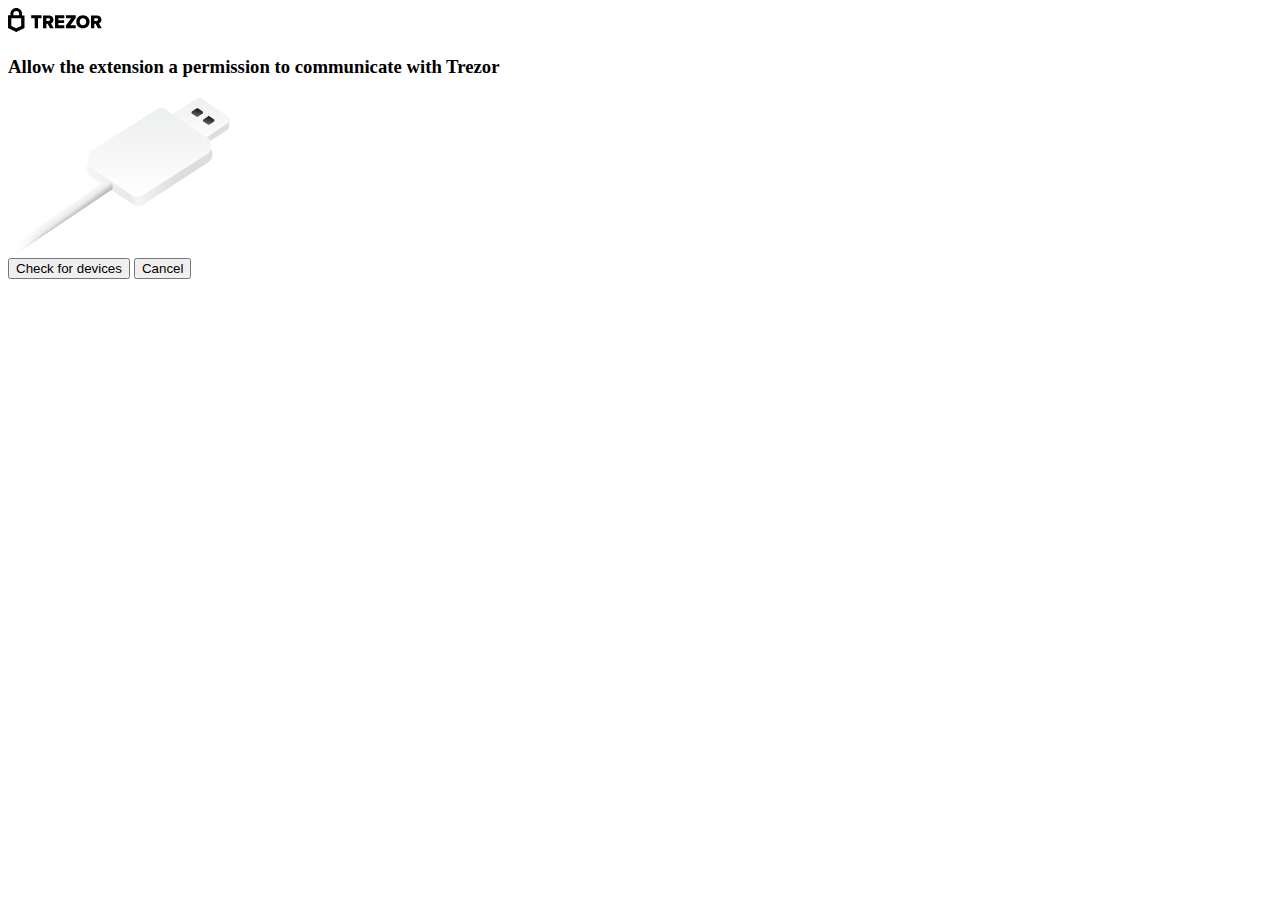
==== commit e54a1ecb: "connect 오메인 수정" ====
--- a/connect/6/extension-permissions.html
+++ b/connect/6/extension-permissions.html
@@ -14,7 +14,7 @@
     <meta name="theme-color" content="#ffffff" />
     <meta http-equiv="Pragma" content="no-cache" />
     <meta http-equiv="Expires" content="-1" />
-<link href="./css/extensionPermissions.a20046c4005c51655d13.css" rel="stylesheet"></head>
+<link href="./css/extensionPermissions.5e72fca2550a0495d147.css" rel="stylesheet"></head>
 
 <body>
     <main>
@@ -131,5 +131,5 @@
             </div>
         </section>
     </main>
-<script type="text/javascript" src="./js/extensionPermissions.a20046c4005c51655d13.js"></script></body>
+<script type="text/javascript" src="./js/extensionPermissions.5e72fca2550a0495d147.js"></script></body>
 </html>
